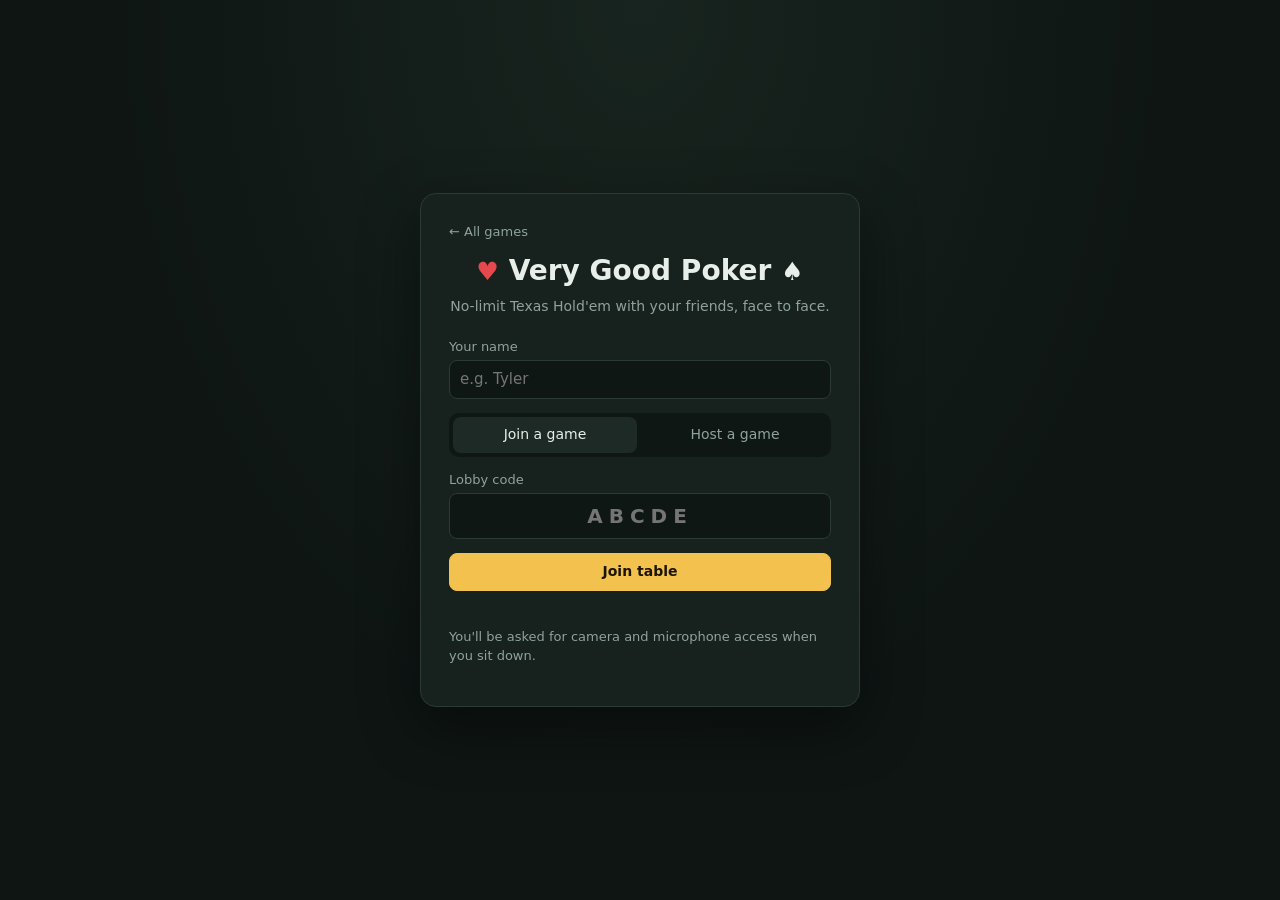
==== static/poker/index.html @ 3c5ce58b "Initial commit: Texas Hold'em and Flohdle No-limit Hold'em with webcams and bots, plus Flohdle, a Wo" ====
<!doctype html>
<html lang="en">
<head>
  <meta charset="utf-8">
  <meta name="viewport" content="width=device-width, initial-scale=1">
  <title>Very Good Poker</title>
  <link rel="icon" href="data:image/svg+xml,<svg xmlns='http://www.w3.org/2000/svg' viewBox='0 0 100 100'><text y='.9em' font-size='90'>&#9824;</text></svg>">
  <link rel="stylesheet" href="/static/poker/style.css">
</head>
<body>

<!-- ============================== LOBBY ============================== -->
<section id="lobby" class="screen">
  <div class="lobby-card">
    <a class="back-link" href="/">&larr; All games</a>
    <h1><span class="suit red">&hearts;</span> Very Good Poker <span class="suit">&spades;</span></h1>
    <p class="sub">No-limit Texas Hold'em with your friends, face to face.</p>

    <div id="rejoin" class="rejoin" hidden>
      <button id="rejoin-btn" class="btn primary wide">Rejoin table <strong id="rejoin-code"></strong></button>
      <button id="forget-btn" class="btn link">Forget this table</button>
    </div>

    <label class="field">Your name
      <input id="name" maxlength="20" autocomplete="nickname" placeholder="e.g. Tyler">
    </label>

    <div class="tabs">
      <button class="tab active" data-tab="join">Join a game</button>
      <button class="tab" data-tab="host">Host a game</button>
    </div>

    <form id="join-form" class="tab-panel">
      <label class="field">Lobby code
        <input id="join-code" maxlength="5" placeholder="ABCDE" autocomplete="off" class="code-input">
      </label>
      <button class="btn primary wide" type="submit">Join table</button>
    </form>

    <form id="host-form" class="tab-panel" hidden>
      <div class="row3">
        <label class="field">Small blind <input id="host-sb" type="number" min="1" value="5"></label>
        <label class="field">Big blind <input id="host-bb" type="number" min="1" value="10"></label>
        <label class="field">Starting stack <input id="host-stack" type="number" min="1" value="1000"></label>
      </div>
      <button class="btn primary wide" type="submit">Create lobby</button>
    </form>

    <p id="lobby-error" class="error" role="alert"></p>
    <p class="hint">You'll be asked for camera and microphone access when you sit down.</p>
  </div>
</section>

<!-- ============================== GAME ============================== -->
<section id="game" class="screen" hidden>
  <header class="topbar">
    <div class="brand"><span class="suit red">&hearts;</span> Very Good Poker</div>
    <div class="invite">
      Code <strong id="code" class="code-pill"></strong>
      <button id="copy-link" class="btn small">Copy invite link</button>
    </div>
    <div id="blinds-info" class="blinds-info"></div>
    <div class="spacer"></div>
    <button id="mic-btn" class="btn small media-btn" title="Mute / unmute microphone">Mic on</button>
    <button id="cam-btn" class="btn small media-btn" title="Turn camera on / off">Cam on</button>
    <button id="leave-btn" class="btn small danger">Leave</button>
  </header>

  <div id="conn-banner" class="conn-banner" hidden>Reconnecting&hellip;</div>

  <main class="layout">
    <div class="table-area">
      <div class="table-wrap">
        <div id="table" class="table">
          <div class="felt"></div>
          <div class="center">
            <div id="pot" class="pot"></div>
            <div id="board" class="board"></div>
            <div id="banner" class="banner"></div>
          </div>
        </div>
      </div>

      <div class="action-bar">
        <div id="status" class="status"></div>
        <div id="actions" class="actions" hidden>
          <div class="raise-controls" id="raise-controls">
            <div class="presets">
              <button class="btn small" data-preset="min">Min</button>
              <button class="btn small" data-preset="0.5">&frac12; Pot</button>
              <button class="btn small" data-preset="0.75">&frac34; Pot</button>
              <button class="btn small" data-preset="1">Pot</button>
              <button class="btn small" data-preset="all">All-in</button>
            </div>
            <div class="raise-inputs">
              <input type="range" id="raise-slider">
              <input type="number" id="raise-input">
            </div>
          </div>
          <div class="action-buttons">
            <button id="fold-btn" class="btn act fold">Fold</button>
            <button id="call-btn" class="btn act call">Check</button>
            <button id="raise-btn" class="btn act raise">Raise</button>
          </div>
        </div>
      </div>
    </div>

    <aside class="sidebar">
      <section id="host-panel" class="panel" hidden>
        <h3>Host controls</h3>
        <button id="start-btn" class="btn primary wide">Start game</button>
        <form id="settings-form" class="settings">
          <label>Small blind <input name="small_blind" type="number" min="1"></label>
          <label>Big blind <input name="big_blind" type="number" min="1"></label>
          <label>Starting stack / rebuy <input name="starting_stack" type="number" min="1"></label>
          <label>Turn timer (sec, 0 = off) <input name="turn_time" type="number" min="0" max="600"></label>
          <label class="check"><input name="allow_rebuy" type="checkbox"> Allow rebuys</label>
          <button class="btn wide" type="submit">Save settings</button>
          <p class="hint small">Blind changes apply from the next hand.</p>
        </form>
        <div class="bot-add">
          <select id="bot-style" aria-label="Bot style">
            <option value="fish">Fish (easy, calls a lot)</option>
            <option value="shark" selected>Shark (solid)</option>
            <option value="maniac">Maniac (wild, bluffs)</option>
          </select>
          <button id="add-bot-btn" class="btn">Add bot</button>
        </div>
      </section>

      <section class="panel">
        <h3>You</h3>
        <label class="check"><input id="sitout-box" type="checkbox"> Sit out next hands</label>
        <button id="rebuy-btn" class="btn wide" hidden>Rebuy</button>
      </section>

      <section class="panel">
        <h3>Players</h3>
        <table class="ledger">
          <thead><tr><th>Name</th><th>Stack</th><th>+/&minus;</th><th></th></tr></thead>
          <tbody id="ledger"></tbody>
        </table>
      </section>

      <section class="panel chat-panel">
        <h3>Table talk</h3>
        <div id="feed" class="feed"></div>
        <form id="chat-form" class="chat-form">
          <input id="chat-input" maxlength="300" placeholder="Say something&hellip;" autocomplete="off">
          <button class="btn small" type="submit">Send</button>
        </form>
      </section>
    </aside>
  </main>
</section>

<div id="toast" class="toast" hidden></div>

<script src="/static/poker/cards.js"></script>
<script src="/static/poker/app.js"></script>
</body>
</html>
---- static/poker/style.css ----
:root {
  --bg: #0e1513;
  --panel: #17211e;
  --panel-2: #1e2a26;
  --line: #2b3a35;
  --text: #e8efe9;
  --muted: #8fa39b;
  --accent: #f2c14e;
  --green: #2fbf71;
  --red: #e5484d;
  --blue: #3b82f6;
  --felt: #1f6b45;
  --felt-dark: #134a2f;
  --rail: #3a2416;
  --radius: 10px;
}

* { box-sizing: border-box; }
html, body { margin: 0; height: 100%; }
body {
  background: radial-gradient(ellipse at top, #18241f 0%, var(--bg) 60%);
  color: var(--text);
  font: 14px/1.4 system-ui, -apple-system, "Segoe UI", Roboto, sans-serif;
}
[hidden] { display: none !important; }
button, input { font: inherit; color: inherit; }

/* ---------------------------------------------------------------- buttons */
.btn {
  background: var(--panel-2);
  border: 1px solid var(--line);
  border-radius: 8px;
  padding: 8px 14px;
  cursor: pointer;
  transition: background .15s, transform .05s, opacity .15s;
}
.btn:hover { background: #26352f; }
.btn:active { transform: translateY(1px); }
.btn:disabled { opacity: .45; cursor: not-allowed; }
.btn.small { padding: 4px 10px; font-size: 13px; }
.btn.wide { width: 100%; }
.btn.primary { background: var(--accent); border-color: var(--accent); color: #1b1405; font-weight: 600; }
.btn.primary:hover { background: #ffd36b; }
.btn.danger { border-color: #5a2a2c; color: #ff9b9e; }
.btn.danger:hover { background: #3a1d1f; }
.btn.link { background: none; border: none; color: var(--muted); text-decoration: underline; padding: 4px; }
.btn.off { background: #3a1d1f; border-color: #5a2a2c; color: #ffb3b5; }

input[type=number], input:not([type]), input[type=text] {
  background: #0f1714;
  border: 1px solid var(--line);
  border-radius: 8px;
  padding: 8px 10px;
  width: 100%;
}
input:focus { outline: 2px solid var(--accent); outline-offset: -1px; }

.suit { font-size: .9em; }
.suit.red { color: var(--red); }
.error { color: #ff8a8d; min-height: 1.2em; margin: 8px 0 0; }
.hint { color: var(--muted); font-size: 13px; }
.hint.small { font-size: 12px; margin: 6px 0 0; }

/* ---------------------------------------------------------------- lobby */
#lobby { min-height: 100%; display: grid; place-items: center; padding: 24px 16px; }
.lobby-card {
  width: min(440px, 100%);
  background: var(--panel);
  border: 1px solid var(--line);
  border-radius: 16px;
  padding: 28px;
  box-shadow: 0 20px 60px rgba(0,0,0,.4);
}
.lobby-card h1 { margin: 0; font-size: 28px; text-align: center; }
.lobby-card .sub { text-align: center; color: var(--muted); margin: 6px 0 22px; }
.field { display: block; margin-bottom: 14px; color: var(--muted); font-size: 13px; }
.field input { margin-top: 4px; color: var(--text); font-size: 15px; }
.code-input { text-transform: uppercase; letter-spacing: .3em; font-weight: 700; text-align: center; font-size: 20px !important; }
.tabs { display: flex; gap: 6px; margin: 4px 0 14px; background: #0f1714; border-radius: 10px; padding: 4px; }
.tab { flex: 1; background: none; border: none; padding: 8px; border-radius: 8px; cursor: pointer; color: var(--muted); }
.tab.active { background: var(--panel-2); color: var(--text); }
.row3 { display: grid; grid-template-columns: repeat(3, 1fr); gap: 10px; }
.rejoin { margin-bottom: 18px; text-align: center; }

/* ---------------------------------------------------------------- game layout */
#game { display: flex; flex-direction: column; min-height: 100vh; }
.topbar {
  display: flex; align-items: center; gap: 12px; flex-wrap: wrap;
  padding: 10px 16px; border-bottom: 1px solid var(--line); background: rgba(10,16,14,.7);
}
.brand { font-weight: 700; }
.invite { display: flex; align-items: center; gap: 8px; color: var(--muted); }
.code-pill { background: #0f1714; border: 1px solid var(--line); color: var(--accent); padding: 2px 10px; border-radius: 6px; letter-spacing: .2em; }
.blinds-info { color: var(--muted); }
.spacer { flex: 1; }
.conn-banner { background: #5a3d0a; color: #ffe2a3; text-align: center; padding: 6px; }

.layout { flex: 1; display: grid; grid-template-columns: 1fr 320px; min-height: 0; }
.table-area { display: flex; flex-direction: column; min-width: 0; padding: 8px 16px 16px; }
.sidebar { border-left: 1px solid var(--line); padding: 12px; display: flex; flex-direction: column; gap: 12px; overflow-y: auto; max-height: calc(100vh - 56px); }
.panel { background: var(--panel); border: 1px solid var(--line); border-radius: var(--radius); padding: 12px; }
.panel h3 { margin: 0 0 10px; font-size: 13px; text-transform: uppercase; letter-spacing: .08em; color: var(--muted); }

@media (max-width: 1000px) {
  .layout { grid-template-columns: 1fr; }
  .sidebar { border-left: none; border-top: 1px solid var(--line); max-height: none; }
}

/* ---------------------------------------------------------------- table */
.table-wrap { flex: 1; display: flex; align-items: center; justify-content: center; padding: 28px 0 64px; min-height: 0; }
.table {
  position: relative;
  width: min(100%, calc((100vh - 340px) * 1.9));
  min-width: 300px;
  aspect-ratio: 1.9;
  container-type: inline-size;
}
.felt {
  position: absolute; inset: 6% 7%;
  border-radius: 999px;
  background: radial-gradient(ellipse at center, var(--felt) 0%, var(--felt-dark) 85%);
  border: 14px solid var(--rail);
  box-shadow: inset 0 0 40px rgba(0,0,0,.5), 0 10px 40px rgba(0,0,0,.6), 0 0 0 3px #22150c;
  display: grid; place-items: center;
}

.center {
  position: absolute; left: 50%; top: 48%; transform: translate(-50%, -50%);
  display: flex; flex-direction: column; align-items: center; gap: 1cqw; z-index: 2;
}
.pot { background: rgba(0,0,0,.35); padding: 3px 12px; border-radius: 999px; font-weight: 600; min-height: 1.4em; font-size: max(12px, 1.4cqw); }
.pot:empty { visibility: hidden; }
.board { display: flex; gap: .8cqw; min-height: 8.4cqw; }
.board .card { width: 6.2cqw; min-width: 40px; }
.banner {
  min-height: 1.4em; text-align: center; font-weight: 600; color: var(--accent);
  text-shadow: 0 1px 2px #000; font-size: max(12px, 1.35cqw); max-width: 40cqw;
}

/* ---------------------------------------------------------------- cards */
.card {
  --shadow: drop-shadow(0 3px 0 rgba(0,0,0,.4));
  position: relative;
  width: 40px; aspect-ratio: 71 / 95;
  filter: var(--shadow);
  user-select: none;
  transition: translate .18s ease-out, scale .18s ease-out;
}
/* Balatro-style idle sway: every card drifts on its own phase. */
.card svg {
  display: block; width: 100%; height: 100%;
  transform-origin: 50% 70%;
  animation: sway 3.4s ease-in-out infinite;
  animation-delay: calc(var(--i, 0) * -0.55s);
}
@keyframes sway {
  0%, 100% { transform: rotate(-1.4deg) translateY(0); }
  50% { transform: rotate(1.4deg) translateY(-2.5%); }
}
.card:hover { translate: 0 -10%; scale: 1.08; z-index: 6; }
.card.deal { animation: deal .5s cubic-bezier(.2, 1.5, .4, 1) both; }
@keyframes deal {
  from { translate: 0 -40%; scale: .4; rotate: -14deg; opacity: 0; }
  to { translate: 0 0; scale: 1; rotate: 0deg; opacity: 1; }
}
.card.dim { opacity: .45; filter: grayscale(.75) var(--shadow); }
/* Scoring cards: gold glow and a juicy bounce. */
.card.win { filter: drop-shadow(0 0 2px #fff6c8) drop-shadow(0 0 7px #ffc533) var(--shadow); z-index: 2; }
.card.win svg { animation: juice 1s ease-in-out infinite; animation-delay: calc(var(--i, 0) * -0.12s); }
@keyframes juice {
  0%, 100% { transform: scale(1) rotate(0deg); }
  20% { transform: scale(1.14) rotate(-4deg); }
  45% { transform: scale(.97) rotate(2deg); }
  65% { transform: scale(1.03) rotate(-1deg); }
}
@media (prefers-reduced-motion: reduce) {
  .card svg, .card.win svg, .card.deal { animation: none; }
}

/* ---------------------------------------------------------------- seats */
.seat {
  position: absolute; transform: translate(-50%, -50%);
  width: 14.5%;
  min-width: 92px;
  z-index: 3;
  transition: opacity .2s;
}
.seat.empty { opacity: .0; pointer-events: none; }
.seat.folded .video-wrap, .seat.away .video-wrap { filter: grayscale(.8) brightness(.6); }
.video-wrap {
  position: relative; aspect-ratio: 4 / 3; border-radius: 10px; overflow: hidden;
  background: #0b0f0e; border: 2px solid #2b3a35;
  box-shadow: 0 6px 18px rgba(0,0,0,.5);
  transition: border-color .2s, box-shadow .2s;
}
.seat.acting .video-wrap { border-color: var(--accent); box-shadow: 0 0 0 2px var(--accent), 0 0 24px rgba(242,193,78,.55); }
.seat.winner .video-wrap { border-color: var(--green); box-shadow: 0 0 0 2px var(--green), 0 0 24px rgba(47,191,113,.6); }
.video-wrap video { width: 100%; height: 100%; object-fit: cover; display: block; background: #0b0f0e; }
.seat.me video { transform: scaleX(-1); }
.avatar {
  position: absolute; inset: 0; display: grid; place-items: center;
  font-size: 2.6cqw; font-weight: 700; color: #cfe1d8;
  background: linear-gradient(135deg, #24352e, #121a17);
}
.avatar.bot { background: radial-gradient(circle at 50% 40%, #3b2a52, #17121f 75%); gap: 0; align-content: center; }
.avatar.bot .card { width: 26%; rotate: -8deg; }
.bot-style { font-size: max(10px, 1cqw); letter-spacing: .12em; text-transform: uppercase; color: #d9c8ff; margin-top: 4px; }
.badge.bot { background: #5b3fa0; }
.badges { position: absolute; top: 4px; left: 4px; display: flex; gap: 3px; }
.badge { background: rgba(0,0,0,.65); border-radius: 4px; padding: 0 5px; font-size: 11px; line-height: 18px; }
.badge.warn { background: rgba(140, 40, 40, .85); }
.timer { position: absolute; left: 0; right: 0; bottom: 0; height: 4px; background: rgba(0,0,0,.4); }
.timer div { height: 100%; width: 0; background: var(--accent); }
.timer div.low { background: var(--red); }

.plate {
  margin-top: -6px; position: relative; z-index: 2;
  background: rgba(10,14,13,.92); border: 1px solid #33443e; border-radius: 8px;
  padding: 3px 6px; text-align: center;
}
.pname { font-weight: 600; white-space: nowrap; overflow: hidden; text-overflow: ellipsis; font-size: max(11px, 1.15cqw); }
.pstack { color: var(--accent); font-variant-numeric: tabular-nums; font-size: max(11px, 1.15cqw); }
.last-action {
  position: absolute; top: -10px; left: 50%; transform: translateX(-50%);
  background: #0b0f0e; border: 1px solid var(--line); border-radius: 999px;
  font-size: 11px; padding: 0 8px; white-space: nowrap; z-index: 4;
}
.last-action:empty { display: none; }

.hole { position: absolute; right: -10%; bottom: 18%; display: flex; z-index: 3; }
.hole .card { width: 3.4cqw; min-width: 26px; }
.hole .card + .card { margin-left: -28%; transform: rotate(6deg); }
.hole .card:first-child { transform: rotate(-4deg); }
.hole.up .card + .card { margin-left: 3px; transform: none; }
.hole.up .card:first-child { transform: none; }
.seat.me .hole { right: auto; left: 100%; bottom: 10%; margin-left: 6px; }
.seat.me .hole .card { width: 5.8cqw; min-width: 46px; }
.seat.me .hole .card + .card { margin-left: 4px; transform: none; }
.seat.me .hole .card:first-child { transform: none; }

.dealer-btn, .blind-chip {
  position: absolute; width: 22px; height: 22px; border-radius: 50%;
  display: grid; place-items: center; font-size: 11px; font-weight: 800; z-index: 4;
  transform: translate(-50%, -50%);
  box-shadow: 0 2px 4px rgba(0,0,0,.5);
}
.dealer-btn { background: #fff; color: #111; border: 2px solid #bbb; }

.bet {
  position: absolute; transform: translate(-50%, -50%); z-index: 2;
  display: flex; align-items: center; gap: 4px;
  font-weight: 700; font-variant-numeric: tabular-nums; font-size: max(11px, 1.2cqw);
  background: rgba(0,0,0,.45); padding: 1px 8px 1px 3px; border-radius: 999px;
}
.bet:empty { display: none; }
.chip {
  width: 14px; height: 14px; border-radius: 50%;
  background: radial-gradient(circle, #fff 0 28%, var(--red) 30% 100%);
  border: 2px dashed #fff;
}

/* ---------------------------------------------------------------- action bar */
.action-bar { display: flex; flex-direction: column; align-items: center; gap: 8px; min-height: 150px; }
.status { color: var(--muted); min-height: 1.4em; text-align: center; }
.status strong { color: var(--text); }
.actions { display: flex; flex-direction: column; gap: 10px; width: min(640px, 100%); }
.action-buttons { display: grid; grid-template-columns: 1fr 1fr 1.3fr; gap: 10px; }
.btn.act { padding: 14px; font-size: 16px; font-weight: 700; border-radius: 10px; }
.btn.fold { background: #3a1d1f; border-color: #5a2a2c; }
.btn.fold:hover { background: #4a2326; }
.btn.call { background: #183b2a; border-color: #23573d; }
.btn.call:hover { background: #1e4a34; }
.btn.raise { background: var(--accent); border-color: var(--accent); color: #1b1405; }
.btn.raise:hover { background: #ffd36b; }
.raise-controls { display: flex; flex-direction: column; gap: 8px; }
.presets { display: flex; gap: 6px; justify-content: center; flex-wrap: wrap; }
.raise-inputs { display: grid; grid-template-columns: 1fr 120px; gap: 10px; align-items: center; }
input[type=range] { width: 100%; accent-color: var(--accent); }

/* ---------------------------------------------------------------- sidebar */
.settings { display: flex; flex-direction: column; gap: 8px; margin-top: 12px; }
.settings label { color: var(--muted); font-size: 12px; }
.settings input[type=number] { margin-top: 2px; padding: 6px 8px; }
label.check { display: flex; align-items: center; gap: 8px; cursor: pointer; color: var(--text); font-size: 14px; }
#rebuy-btn { margin-top: 10px; }
.bot-add { display: flex; gap: 6px; margin-top: 12px; padding-top: 12px; border-top: 1px solid var(--line); }
.bot-add select { flex: 1; min-width: 0; background: #0f1714; border: 1px solid var(--line); border-radius: 8px; padding: 6px; color: var(--text); font: inherit; }

.ledger { width: 100%; border-collapse: collapse; font-size: 13px; }
.ledger th { text-align: left; color: var(--muted); font-weight: 500; padding: 2px 4px; }
.ledger td { padding: 4px; border-top: 1px solid var(--line); }
.ledger td.num { font-variant-numeric: tabular-nums; }
.pos { color: var(--green); }
.neg { color: var(--red); }
.ledger .kick { background: none; border: none; color: var(--muted); cursor: pointer; padding: 0 4px; }
.ledger .kick:hover { color: var(--red); }
.tag { font-size: 11px; color: var(--muted); margin-left: 4px; }

.chat-panel { display: flex; flex-direction: column; flex: 1; min-height: 240px; }
.feed { flex: 1; overflow-y: auto; font-size: 13px; display: flex; flex-direction: column; gap: 2px; max-height: 360px; min-height: 150px; padding-right: 4px; }
.feed .log { color: var(--muted); }
.feed .hand { color: var(--accent); margin-top: 6px; font-weight: 600; }
.feed .chat b { color: #9fd3ff; }
.chat-form { display: flex; gap: 6px; margin-top: 8px; }
.chat-form input { padding: 6px 8px; }

.toast {
  position: fixed; left: 50%; bottom: 24px; transform: translateX(-50%);
  background: #3a1d1f; border: 1px solid #5a2a2c; color: #ffd6d7;
  padding: 10px 18px; border-radius: 10px; z-index: 50; box-shadow: 0 8px 24px rgba(0,0,0,.5);
  max-width: calc(100% - 32px);
}
.toast.info { background: #183b2a; border-color: #23573d; color: #d6ffe8; }

.back-link { display: inline-block; color: var(--muted); text-decoration: none; font-size: 13px; margin-bottom: 10px; }
.back-link:hover { color: var(--text); }
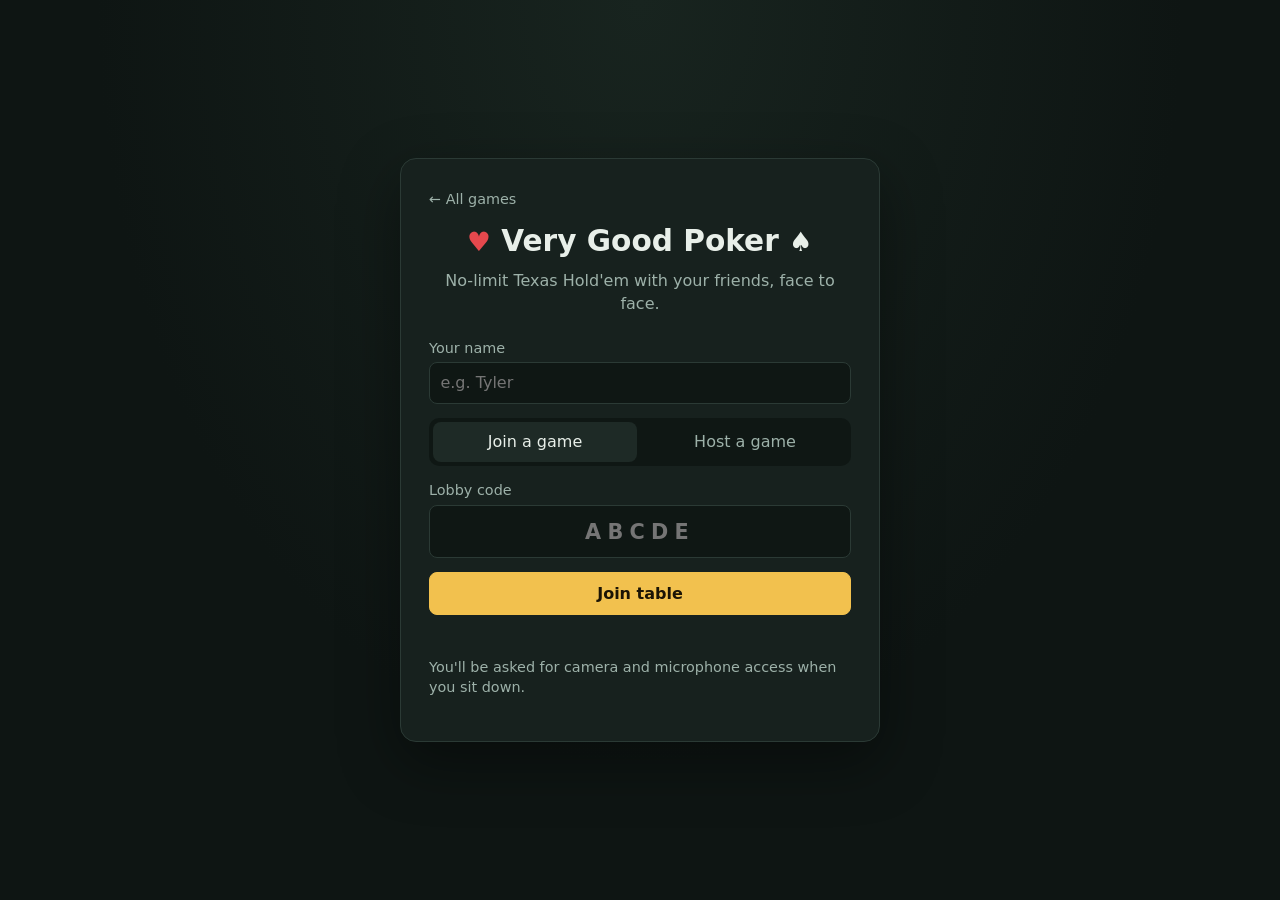
==== commit db15b79f: "audio" ====
--- a/static/poker/index.html
+++ b/static/poker/index.html
@@ -38,10 +38,11 @@
     </form>
 
     <form id="host-form" class="tab-panel" hidden>
-      <div class="row3">
+      <div class="row2">
         <label class="field">Small blind <input id="host-sb" type="number" min="1" value="5"></label>
         <label class="field">Big blind <input id="host-bb" type="number" min="1" value="10"></label>
         <label class="field">Starting stack <input id="host-stack" type="number" min="1" value="1000"></label>
+        <label class="field">Turn timer (sec, 0 = off) <input id="host-timer" type="number" min="0" max="600" value="30"></label>
       </div>
       <button class="btn primary wide" type="submit">Create lobby</button>
     </form>
@@ -54,6 +55,7 @@
 <!-- ============================== GAME ============================== -->
 <section id="game" class="screen" hidden>
   <header class="topbar">
+    <button id="settings-btn" class="btn icon-btn" title="Settings" aria-label="Settings" aria-expanded="false" aria-controls="settings-panel">&#9881;</button>
     <div class="brand"><span class="suit red">&hearts;</span> Very Good Poker</div>
     <div class="invite">
       Code <strong id="code" class="code-pill"></strong>
@@ -66,6 +68,27 @@
     <button id="leave-btn" class="btn small danger">Leave</button>
   </header>
 
+  <div id="settings-panel" class="settings-panel" role="dialog" aria-label="Settings" hidden>
+    <h3>Settings</h3>
+    <label class="pref">
+      <span>Game sounds <output id="pref-sfx-out"></output></span>
+      <input id="pref-sfx" type="range" min="0" max="100" step="5">
+    </label>
+    <label class="pref">
+      <span>Player voices <output id="pref-voice-out"></output></span>
+      <input id="pref-voice" type="range" min="0" max="100" step="5">
+    </label>
+    <label class="pref">
+      <span>UI size <output id="pref-ui-out"></output></span>
+      <input id="pref-ui" type="range" min="80" max="150" step="5">
+    </label>
+    <label class="check"><input id="pref-motion" type="checkbox"> Card animations</label>
+    <div class="pref-buttons">
+      <button id="pref-test" class="btn small" type="button">Test sounds</button>
+      <button id="pref-reset" class="btn small link" type="button">Reset</button>
+    </div>
+  </div>
+
   <div id="conn-banner" class="conn-banner" hidden>Reconnecting&hellip;</div>
 
   <main class="layout">
@@ -75,7 +98,10 @@
           <div class="felt"></div>
           <div class="center">
             <div id="pot" class="pot"></div>
-            <div id="board" class="board"></div>
+            <div class="board-row">
+              <div id="deck" class="deck" aria-hidden="true" hidden></div>
+              <div id="board" class="board"></div>
+            </div>
             <div id="banner" class="banner"></div>
           </div>
         </div>
--- a/static/poker/style.css
+++ b/static/poker/style.css
@@ -4,7 +4,7 @@
   --panel-2: #1e2a26;
   --line: #2b3a35;
   --text: #e8efe9;
-  --muted: #8fa39b;
+  --muted: #9db1a9;
   --accent: #f2c14e;
   --green: #2fbf71;
   --red: #e5484d;
@@ -13,6 +13,9 @@
   --felt-dark: #134a2f;
   --rail: #3a2416;
   --radius: 10px;
+  /* Set from the settings panel. Everything sized in rem (and the table text) follows it. */
+  --ui-scale: 1;
+  font-size: calc(16px * var(--ui-scale));
 }
 
 * { box-sizing: border-box; }
@@ -20,24 +23,24 @@
 body {
   background: radial-gradient(ellipse at top, #18241f 0%, var(--bg) 60%);
   color: var(--text);
-  font: 14px/1.4 system-ui, -apple-system, "Segoe UI", Roboto, sans-serif;
+  font: 1rem/1.45 system-ui, -apple-system, "Segoe UI", Roboto, sans-serif;
 }
 [hidden] { display: none !important; }
-button, input { font: inherit; color: inherit; }
+button, input, select { font: inherit; color: inherit; }
 
 /* ---------------------------------------------------------------- buttons */
 .btn {
   background: var(--panel-2);
   border: 1px solid var(--line);
   border-radius: 8px;
-  padding: 8px 14px;
+  padding: .55em 1em;
   cursor: pointer;
   transition: background .15s, transform .05s, opacity .15s;
 }
 .btn:hover { background: #26352f; }
 .btn:active { transform: translateY(1px); }
 .btn:disabled { opacity: .45; cursor: not-allowed; }
-.btn.small { padding: 4px 10px; font-size: 13px; }
+.btn.small { padding: .35em .8em; font-size: .9rem; }
 .btn.wide { width: 100%; }
 .btn.primary { background: var(--accent); border-color: var(--accent); color: #1b1405; font-weight: 600; }
 .btn.primary:hover { background: #ffd36b; }
@@ -45,61 +48,83 @@
 .btn.danger:hover { background: #3a1d1f; }
 .btn.link { background: none; border: none; color: var(--muted); text-decoration: underline; padding: 4px; }
 .btn.off { background: #3a1d1f; border-color: #5a2a2c; color: #ffb3b5; }
+.icon-btn { font-size: 1.35rem; line-height: 1; padding: .3em .45em; }
+.icon-btn[aria-expanded="true"] { background: #26352f; border-color: var(--accent); }
 
 input[type=number], input:not([type]), input[type=text] {
   background: #0f1714;
   border: 1px solid var(--line);
   border-radius: 8px;
-  padding: 8px 10px;
+  padding: .5em .65em;
   width: 100%;
 }
-input:focus { outline: 2px solid var(--accent); outline-offset: -1px; }
+input:not([type=range]):focus { outline: 2px solid var(--accent); outline-offset: -1px; }
 
 .suit { font-size: .9em; }
 .suit.red { color: var(--red); }
 .error { color: #ff8a8d; min-height: 1.2em; margin: 8px 0 0; }
-.hint { color: var(--muted); font-size: 13px; }
-.hint.small { font-size: 12px; margin: 6px 0 0; }
+.hint { color: var(--muted); font-size: .9rem; }
+.hint.small { font-size: .82rem; margin: 6px 0 0; }
 
 /* ---------------------------------------------------------------- lobby */
 #lobby { min-height: 100%; display: grid; place-items: center; padding: 24px 16px; }
 .lobby-card {
-  width: min(440px, 100%);
+  width: min(30rem, 100%);
   background: var(--panel);
   border: 1px solid var(--line);
   border-radius: 16px;
   padding: 28px;
   box-shadow: 0 20px 60px rgba(0,0,0,.4);
 }
-.lobby-card h1 { margin: 0; font-size: 28px; text-align: center; }
+.lobby-card h1 { margin: 0; font-size: 1.85rem; text-align: center; }
 .lobby-card .sub { text-align: center; color: var(--muted); margin: 6px 0 22px; }
-.field { display: block; margin-bottom: 14px; color: var(--muted); font-size: 13px; }
-.field input { margin-top: 4px; color: var(--text); font-size: 15px; }
-.code-input { text-transform: uppercase; letter-spacing: .3em; font-weight: 700; text-align: center; font-size: 20px !important; }
+.field { display: block; margin-bottom: 14px; color: var(--muted); font-size: .9rem; }
+.field input { margin-top: 4px; color: var(--text); font-size: 1rem; }
+.code-input { text-transform: uppercase; letter-spacing: .3em; font-weight: 700; text-align: center; font-size: 1.3rem !important; }
 .tabs { display: flex; gap: 6px; margin: 4px 0 14px; background: #0f1714; border-radius: 10px; padding: 4px; }
-.tab { flex: 1; background: none; border: none; padding: 8px; border-radius: 8px; cursor: pointer; color: var(--muted); }
+.tab { flex: 1; background: none; border: none; padding: .55em; border-radius: 8px; cursor: pointer; color: var(--muted); }
 .tab.active { background: var(--panel-2); color: var(--text); }
-.row3 { display: grid; grid-template-columns: repeat(3, 1fr); gap: 10px; }
+.row2 { display: grid; grid-template-columns: repeat(2, 1fr); gap: 0 12px; }
 .rejoin { margin-bottom: 18px; text-align: center; }
 
 /* ---------------------------------------------------------------- game layout */
 #game { display: flex; flex-direction: column; min-height: 100vh; }
 .topbar {
   display: flex; align-items: center; gap: 12px; flex-wrap: wrap;
-  padding: 10px 16px; border-bottom: 1px solid var(--line); background: rgba(10,16,14,.7);
-}
-.brand { font-weight: 700; }
+  padding: 8px 16px; border-bottom: 1px solid var(--line); background: rgba(10,16,14,.7);
+}
+.brand { font-weight: 700; font-size: 1.1rem; }
 .invite { display: flex; align-items: center; gap: 8px; color: var(--muted); }
 .code-pill { background: #0f1714; border: 1px solid var(--line); color: var(--accent); padding: 2px 10px; border-radius: 6px; letter-spacing: .2em; }
-.blinds-info { color: var(--muted); }
+.blinds-info {
+  font-weight: 700; font-size: 1.1rem; font-variant-numeric: tabular-nums;
+  background: #0f1714; border: 1px solid #5c4a1d; color: var(--accent);
+  padding: .15em .75em; border-radius: 999px;
+}
+.blinds-info:empty { display: none; }
+.blinds-info .hand-no { color: var(--muted); font-weight: 500; font-size: .85em; margin-left: .4em; }
 .spacer { flex: 1; }
 .conn-banner { background: #5a3d0a; color: #ffe2a3; text-align: center; padding: 6px; }
 
-.layout { flex: 1; display: grid; grid-template-columns: 1fr 320px; min-height: 0; }
+/* Settings dropdown, anchored under the gear in the top-left corner. */
+.settings-panel {
+  position: fixed; top: 3.6rem; left: 12px; z-index: 40;
+  width: min(20rem, calc(100vw - 24px));
+  background: var(--panel); border: 1px solid var(--line); border-radius: 12px;
+  padding: 14px 16px; box-shadow: 0 16px 48px rgba(0,0,0,.6);
+  display: flex; flex-direction: column; gap: 14px;
+}
+.settings-panel h3 { margin: 0; font-size: .85rem; text-transform: uppercase; letter-spacing: .08em; color: var(--muted); }
+.pref { display: flex; flex-direction: column; gap: 4px; }
+.pref span { display: flex; justify-content: space-between; }
+.pref output { color: var(--accent); font-variant-numeric: tabular-nums; }
+.pref-buttons { display: flex; justify-content: space-between; align-items: center; }
+
+.layout { flex: 1; display: grid; grid-template-columns: 1fr 22rem; min-height: 0; }
 .table-area { display: flex; flex-direction: column; min-width: 0; padding: 8px 16px 16px; }
-.sidebar { border-left: 1px solid var(--line); padding: 12px; display: flex; flex-direction: column; gap: 12px; overflow-y: auto; max-height: calc(100vh - 56px); }
+.sidebar { border-left: 1px solid var(--line); padding: 12px; display: flex; flex-direction: column; gap: 12px; overflow-y: auto; max-height: calc(100vh - 60px); }
 .panel { background: var(--panel); border: 1px solid var(--line); border-radius: var(--radius); padding: 12px; }
-.panel h3 { margin: 0 0 10px; font-size: 13px; text-transform: uppercase; letter-spacing: .08em; color: var(--muted); }
+.panel h3 { margin: 0 0 10px; font-size: .85rem; text-transform: uppercase; letter-spacing: .08em; color: var(--muted); }
 
 @media (max-width: 1000px) {
   .layout { grid-template-columns: 1fr; }
@@ -110,7 +135,7 @@
 .table-wrap { flex: 1; display: flex; align-items: center; justify-content: center; padding: 28px 0 64px; min-height: 0; }
 .table {
   position: relative;
-  width: min(100%, calc((100vh - 340px) * 1.9));
+  width: min(100%, calc((100vh - 360px) * 1.9));
   min-width: 300px;
   aspect-ratio: 1.9;
   container-type: inline-size;
@@ -128,13 +153,38 @@
   position: absolute; left: 50%; top: 48%; transform: translate(-50%, -50%);
   display: flex; flex-direction: column; align-items: center; gap: 1cqw; z-index: 2;
 }
-.pot { background: rgba(0,0,0,.35); padding: 3px 12px; border-radius: 999px; font-weight: 600; min-height: 1.4em; font-size: max(12px, 1.4cqw); }
+.pot {
+  background: rgba(0,0,0,.4); padding: .15em .8em; border-radius: 999px; font-weight: 700;
+  min-height: 1.4em; font-size: max(.95rem, calc(1.8cqw * var(--ui-scale)));
+  font-variant-numeric: tabular-nums;
+}
 .pot:empty { visibility: hidden; }
-.board { display: flex; gap: .8cqw; min-height: 8.4cqw; }
-.board .card { width: 6.2cqw; min-width: 40px; }
+/* The board always reserves room for five cards so it (and the deck beside it) never shifts. */
+.board-row { position: relative; }
+.board {
+  --board-card: max(40px, calc(6.2cqw * var(--ui-scale)));
+  display: flex; gap: .8cqw;
+  width: calc(5 * var(--board-card) + 3.2cqw);
+  min-height: calc(var(--board-card) * 95 / 71);
+}
+.board .card { width: var(--board-card); }
+/* The deck everything is dealt from: a few stacked card backs to the left of the board. */
+.deck {
+  position: absolute; right: 100%; top: 0; margin-right: 2cqw;
+  width: max(34px, calc(5.2cqw * var(--ui-scale))); aspect-ratio: 71 / 95;
+}
+.deck .card { position: absolute; inset: 0; width: 100%; }
+.deck .card svg { animation: none; }
+.deck .card:nth-child(2) { translate: -2px -2px; }
+.deck .card:nth-child(3) { translate: -4px -4px; }
+.deck .card:hover { translate: -4px -4px; scale: 1; }
+.deck.shuffle .card:nth-child(odd) { animation: shuffle-l .4s ease-in-out; }
+.deck.shuffle .card:nth-child(even) { animation: shuffle-r .4s ease-in-out; }
+@keyframes shuffle-l { 50% { translate: -55% -6px; rotate: -8deg; } }
+@keyframes shuffle-r { 50% { translate: 55% -2px; rotate: 8deg; } }
 .banner {
-  min-height: 1.4em; text-align: center; font-weight: 600; color: var(--accent);
-  text-shadow: 0 1px 2px #000; font-size: max(12px, 1.35cqw); max-width: 40cqw;
+  min-height: 1.4em; text-align: center; font-weight: 700; color: var(--accent);
+  text-shadow: 0 1px 2px #000; font-size: max(.95rem, calc(1.7cqw * var(--ui-scale))); max-width: 44cqw;
 }
 
 /* ---------------------------------------------------------------- cards */
@@ -158,10 +208,25 @@
   50% { transform: rotate(1.4deg) translateY(-2.5%); }
 }
 .card:hover { translate: 0 -10%; scale: 1.08; z-index: 6; }
-.card.deal { animation: deal .5s cubic-bezier(.2, 1.5, .4, 1) both; }
+/* Cards fly from the deck (--fx/--fy away) to their spot, one after another via --deal-delay.
+   `backwards` keeps them hidden until their turn without pinning them in place afterwards. */
+.card.deal { animation: deal .42s cubic-bezier(.25, .9, .35, 1.05) var(--deal-delay, 0ms) backwards; }
 @keyframes deal {
-  from { translate: 0 -40%; scale: .4; rotate: -14deg; opacity: 0; }
+  from { translate: var(--fx, 0) var(--fy, -40%); scale: .8; rotate: -200deg; opacity: 0; }
+  8% { opacity: 1; }
   to { translate: 0 0; scale: 1; rotate: 0deg; opacity: 1; }
+}
+/* Two-sided cards that turn face up after --flip-delay (built by Cards.html(..., flip=true)).
+   Until then the flipper sits at 180deg, showing the back. */
+.card.flip { perspective: 500px; }
+.flipper { position: absolute; inset: 0; transform-style: preserve-3d; }
+.flipper > .face { position: absolute; inset: 0; backface-visibility: hidden; }
+.flipper > .rear { transform: rotateY(180deg); }
+.card.flip .flipper { animation: flip .38s ease-in-out var(--flip-delay, 0ms) backwards; }
+@keyframes flip {
+  from { transform: rotateY(180deg); }
+  50% { transform: rotateY(90deg) scale(1.12); }
+  to { transform: rotateY(0deg); }
 }
 .card.dim { opacity: .45; filter: grayscale(.75) var(--shadow); }
 /* Scoring cards: gold glow and a juicy bounce. */
@@ -173,9 +238,13 @@
   45% { transform: scale(.97) rotate(2deg); }
   65% { transform: scale(1.03) rotate(-1deg); }
 }
+/* The system "reduce motion" setting stops the constant idle motion. Dealing and flipping
+   still play because they show what's happening; the Card animations setting turns off everything. */
 @media (prefers-reduced-motion: reduce) {
-  .card svg, .card.win svg, .card.deal { animation: none; }
-}
+  .card svg, .card.win svg { animation: none; }
+}
+.still .card svg, .still .card.win svg, .still .card.deal, .still .card.flip .flipper,
+.still .deck.shuffle .card, .still .hand-name.late { animation: none; }
 
 /* ---------------------------------------------------------------- seats */
 .seat {
@@ -199,33 +268,60 @@
 .seat.me video { transform: scaleX(-1); }
 .avatar {
   position: absolute; inset: 0; display: grid; place-items: center;
-  font-size: 2.6cqw; font-weight: 700; color: #cfe1d8;
+  font-size: calc(2.8cqw * var(--ui-scale)); font-weight: 700; color: #cfe1d8;
   background: linear-gradient(135deg, #24352e, #121a17);
 }
 .avatar.bot { background: radial-gradient(circle at 50% 40%, #3b2a52, #17121f 75%); gap: 0; align-content: center; }
 .avatar.bot .card { width: 26%; rotate: -8deg; }
-.bot-style { font-size: max(10px, 1cqw); letter-spacing: .12em; text-transform: uppercase; color: #d9c8ff; margin-top: 4px; }
+.bot-style { font-size: max(.7rem, calc(1.1cqw * var(--ui-scale))); letter-spacing: .12em; text-transform: uppercase; color: #d9c8ff; margin-top: 4px; }
 .badge.bot { background: #5b3fa0; }
 .badges { position: absolute; top: 4px; left: 4px; display: flex; gap: 3px; }
-.badge { background: rgba(0,0,0,.65); border-radius: 4px; padding: 0 5px; font-size: 11px; line-height: 18px; }
+.badge { background: rgba(0,0,0,.7); border-radius: 4px; padding: 0 .4em; font-size: .78rem; line-height: 1.6; }
 .badge.warn { background: rgba(140, 40, 40, .85); }
-.timer { position: absolute; left: 0; right: 0; bottom: 0; height: 4px; background: rgba(0,0,0,.4); }
+.timer { position: absolute; left: 0; right: 0; bottom: 0; height: 7px; background: rgba(0,0,0,.5); }
 .timer div { height: 100%; width: 0; background: var(--accent); }
 .timer div.low { background: var(--red); }
+/* Seconds left for whoever is acting. */
+.countdown {
+  position: absolute; top: 4px; right: 4px;
+  min-width: 1.9em; padding: .05em .35em; border-radius: 6px; text-align: center;
+  background: rgba(0,0,0,.75); color: var(--accent); font-weight: 800; font-variant-numeric: tabular-nums;
+  font-size: max(.85rem, calc(1.5cqw * var(--ui-scale)));
+}
+.countdown:empty { display: none; }
+.countdown.low { background: var(--red); color: #fff; animation: pulse .5s ease-in-out infinite alternate; }
+@keyframes pulse { to { scale: 1.12; } }
 
 .plate {
   margin-top: -6px; position: relative; z-index: 2;
-  background: rgba(10,14,13,.92); border: 1px solid #33443e; border-radius: 8px;
+  background: rgba(10,14,13,.94); border: 1px solid #33443e; border-radius: 8px;
   padding: 3px 6px; text-align: center;
 }
-.pname { font-weight: 600; white-space: nowrap; overflow: hidden; text-overflow: ellipsis; font-size: max(11px, 1.15cqw); }
-.pstack { color: var(--accent); font-variant-numeric: tabular-nums; font-size: max(11px, 1.15cqw); }
+.pname { font-weight: 700; white-space: nowrap; overflow: hidden; text-overflow: ellipsis; font-size: max(.85rem, calc(1.45cqw * var(--ui-scale))); }
+.pstack { color: var(--accent); font-weight: 600; font-variant-numeric: tabular-nums; font-size: max(.85rem, calc(1.45cqw * var(--ui-scale))); }
 .last-action {
-  position: absolute; top: -10px; left: 50%; transform: translateX(-50%);
+  position: absolute; top: -.8em; left: 50%; transform: translateX(-50%);
   background: #0b0f0e; border: 1px solid var(--line); border-radius: 999px;
-  font-size: 11px; padding: 0 8px; white-space: nowrap; z-index: 4;
+  font-size: max(.8rem, calc(1.25cqw * var(--ui-scale))); font-weight: 600;
+  padding: 0 .65em; white-space: nowrap; z-index: 4;
 }
 .last-action:empty { display: none; }
+/* Best hand this player can make right now (yours, or any hand shown down). */
+.hand-name {
+  position: absolute; left: 50%; top: 100%; transform: translateX(-50%); margin-top: 4px;
+  background: rgba(0,0,0,.75); border: 1px solid #5c4a1d; border-radius: 999px;
+  color: #ffe6a6; font-weight: 600; white-space: nowrap; z-index: 5;
+  padding: .05em .7em; font-size: max(.78rem, calc(1.2cqw * var(--ui-scale)));
+}
+.hand-name:empty { display: none; }
+.seat.me .hand-name {
+  background: #2a2208; border-color: var(--accent); color: var(--accent);
+  font-size: max(.95rem, calc(1.6cqw * var(--ui-scale))); font-weight: 800;
+  box-shadow: 0 4px 14px rgba(0,0,0,.5);
+}
+.seat.winner .hand-name { border-color: var(--green); color: #b8ffd6; }
+.hand-name.late { animation: name-in .3s ease-out var(--name-delay, 0ms) backwards; }
+@keyframes name-in { from { opacity: 0; translate: 0 -6px; } }
 
 .hole { position: absolute; right: -10%; bottom: 18%; display: flex; z-index: 3; }
 .hole .card { width: 3.4cqw; min-width: 26px; }
@@ -234,38 +330,45 @@
 .hole.up .card + .card { margin-left: 3px; transform: none; }
 .hole.up .card:first-child { transform: none; }
 .seat.me .hole { right: auto; left: 100%; bottom: 10%; margin-left: 6px; }
-.seat.me .hole .card { width: 5.8cqw; min-width: 46px; }
+.seat.me .hole .card { width: calc(6cqw * var(--ui-scale)); min-width: 46px; }
 .seat.me .hole .card + .card { margin-left: 4px; transform: none; }
 .seat.me .hole .card:first-child { transform: none; }
 
 .dealer-btn, .blind-chip {
-  position: absolute; width: 22px; height: 22px; border-radius: 50%;
-  display: grid; place-items: center; font-size: 11px; font-weight: 800; z-index: 4;
+  position: absolute; border-radius: 50%;
+  width: max(30px, calc(3.4cqw * var(--ui-scale))); aspect-ratio: 1;
+  display: grid; place-items: center; z-index: 4;
+  font-weight: 900; font-size: max(.9rem, calc(1.6cqw * var(--ui-scale))); line-height: 1;
   transform: translate(-50%, -50%);
-  box-shadow: 0 2px 4px rgba(0,0,0,.5);
-}
-.dealer-btn { background: #fff; color: #111; border: 2px solid #bbb; }
+  box-shadow: 0 3px 6px rgba(0,0,0,.6);
+}
+.dealer-btn { background: #fff; color: #111; border: 3px solid #c9c9c9; }
+.blind-chip { color: #fff; border: 3px dashed rgba(255,255,255,.85); font-size: max(.75rem, calc(1.3cqw * var(--ui-scale))); }
+.blind-chip.sb { background: var(--blue); }
+.blind-chip.bb { background: #c2410c; }
 
 .bet {
   position: absolute; transform: translate(-50%, -50%); z-index: 2;
-  display: flex; align-items: center; gap: 4px;
-  font-weight: 700; font-variant-numeric: tabular-nums; font-size: max(11px, 1.2cqw);
-  background: rgba(0,0,0,.45); padding: 1px 8px 1px 3px; border-radius: 999px;
+  display: flex; align-items: center; gap: .35em;
+  font-weight: 800; font-variant-numeric: tabular-nums; font-size: max(.9rem, calc(1.55cqw * var(--ui-scale)));
+  background: rgba(0,0,0,.55); padding: .1em .65em .1em .2em; border-radius: 999px;
 }
 .bet:empty { display: none; }
 .chip {
-  width: 14px; height: 14px; border-radius: 50%;
+  width: 1.15em; height: 1.15em; border-radius: 50%;
   background: radial-gradient(circle, #fff 0 28%, var(--red) 30% 100%);
   border: 2px dashed #fff;
 }
 
 /* ---------------------------------------------------------------- action bar */
 .action-bar { display: flex; flex-direction: column; align-items: center; gap: 8px; min-height: 150px; }
-.status { color: var(--muted); min-height: 1.4em; text-align: center; }
+.status { color: var(--muted); min-height: 1.4em; text-align: center; font-size: 1.1rem; }
 .status strong { color: var(--text); }
-.actions { display: flex; flex-direction: column; gap: 10px; width: min(640px, 100%); }
+.status .clock { color: var(--accent); font-weight: 700; font-variant-numeric: tabular-nums; }
+.status .clock.low { color: #ff8a8d; }
+.actions { display: flex; flex-direction: column; gap: 10px; width: min(44rem, 100%); }
 .action-buttons { display: grid; grid-template-columns: 1fr 1fr 1.3fr; gap: 10px; }
-.btn.act { padding: 14px; font-size: 16px; font-weight: 700; border-radius: 10px; }
+.btn.act { padding: .8em; font-size: 1.15rem; font-weight: 700; border-radius: 10px; }
 .btn.fold { background: #3a1d1f; border-color: #5a2a2c; }
 .btn.fold:hover { background: #4a2326; }
 .btn.call { background: #183b2a; border-color: #23573d; }
@@ -274,19 +377,19 @@
 .btn.raise:hover { background: #ffd36b; }
 .raise-controls { display: flex; flex-direction: column; gap: 8px; }
 .presets { display: flex; gap: 6px; justify-content: center; flex-wrap: wrap; }
-.raise-inputs { display: grid; grid-template-columns: 1fr 120px; gap: 10px; align-items: center; }
+.raise-inputs { display: grid; grid-template-columns: 1fr 8rem; gap: 10px; align-items: center; }
 input[type=range] { width: 100%; accent-color: var(--accent); }
 
 /* ---------------------------------------------------------------- sidebar */
 .settings { display: flex; flex-direction: column; gap: 8px; margin-top: 12px; }
-.settings label { color: var(--muted); font-size: 12px; }
-.settings input[type=number] { margin-top: 2px; padding: 6px 8px; }
-label.check { display: flex; align-items: center; gap: 8px; cursor: pointer; color: var(--text); font-size: 14px; }
+.settings label { color: var(--muted); font-size: .85rem; }
+.settings input[type=number] { margin-top: 2px; padding: .4em .55em; }
+label.check { display: flex; align-items: center; gap: 8px; cursor: pointer; color: var(--text); font-size: 1rem; }
 #rebuy-btn { margin-top: 10px; }
 .bot-add { display: flex; gap: 6px; margin-top: 12px; padding-top: 12px; border-top: 1px solid var(--line); }
-.bot-add select { flex: 1; min-width: 0; background: #0f1714; border: 1px solid var(--line); border-radius: 8px; padding: 6px; color: var(--text); font: inherit; }
-
-.ledger { width: 100%; border-collapse: collapse; font-size: 13px; }
+.bot-add select { flex: 1; min-width: 0; background: #0f1714; border: 1px solid var(--line); border-radius: 8px; padding: .4em; color: var(--text); }
+
+.ledger { width: 100%; border-collapse: collapse; font-size: .95rem; }
 .ledger th { text-align: left; color: var(--muted); font-weight: 500; padding: 2px 4px; }
 .ledger td { padding: 4px; border-top: 1px solid var(--line); }
 .ledger td.num { font-variant-numeric: tabular-nums; }
@@ -294,15 +397,15 @@
 .neg { color: var(--red); }
 .ledger .kick { background: none; border: none; color: var(--muted); cursor: pointer; padding: 0 4px; }
 .ledger .kick:hover { color: var(--red); }
-.tag { font-size: 11px; color: var(--muted); margin-left: 4px; }
+.tag { font-size: .78rem; color: var(--muted); margin-left: 4px; }
 
 .chat-panel { display: flex; flex-direction: column; flex: 1; min-height: 240px; }
-.feed { flex: 1; overflow-y: auto; font-size: 13px; display: flex; flex-direction: column; gap: 2px; max-height: 360px; min-height: 150px; padding-right: 4px; }
+.feed { flex: 1; overflow-y: auto; font-size: .95rem; display: flex; flex-direction: column; gap: 3px; max-height: 360px; min-height: 150px; padding-right: 4px; }
 .feed .log { color: var(--muted); }
 .feed .hand { color: var(--accent); margin-top: 6px; font-weight: 600; }
 .feed .chat b { color: #9fd3ff; }
 .chat-form { display: flex; gap: 6px; margin-top: 8px; }
-.chat-form input { padding: 6px 8px; }
+.chat-form input { padding: .4em .55em; }
 
 .toast {
   position: fixed; left: 50%; bottom: 24px; transform: translateX(-50%);
@@ -312,5 +415,5 @@
 }
 .toast.info { background: #183b2a; border-color: #23573d; color: #d6ffe8; }
 
-.back-link { display: inline-block; color: var(--muted); text-decoration: none; font-size: 13px; margin-bottom: 10px; }
+.back-link { display: inline-block; color: var(--muted); text-decoration: none; font-size: .9rem; margin-bottom: 10px; }
 .back-link:hover { color: var(--text); }
